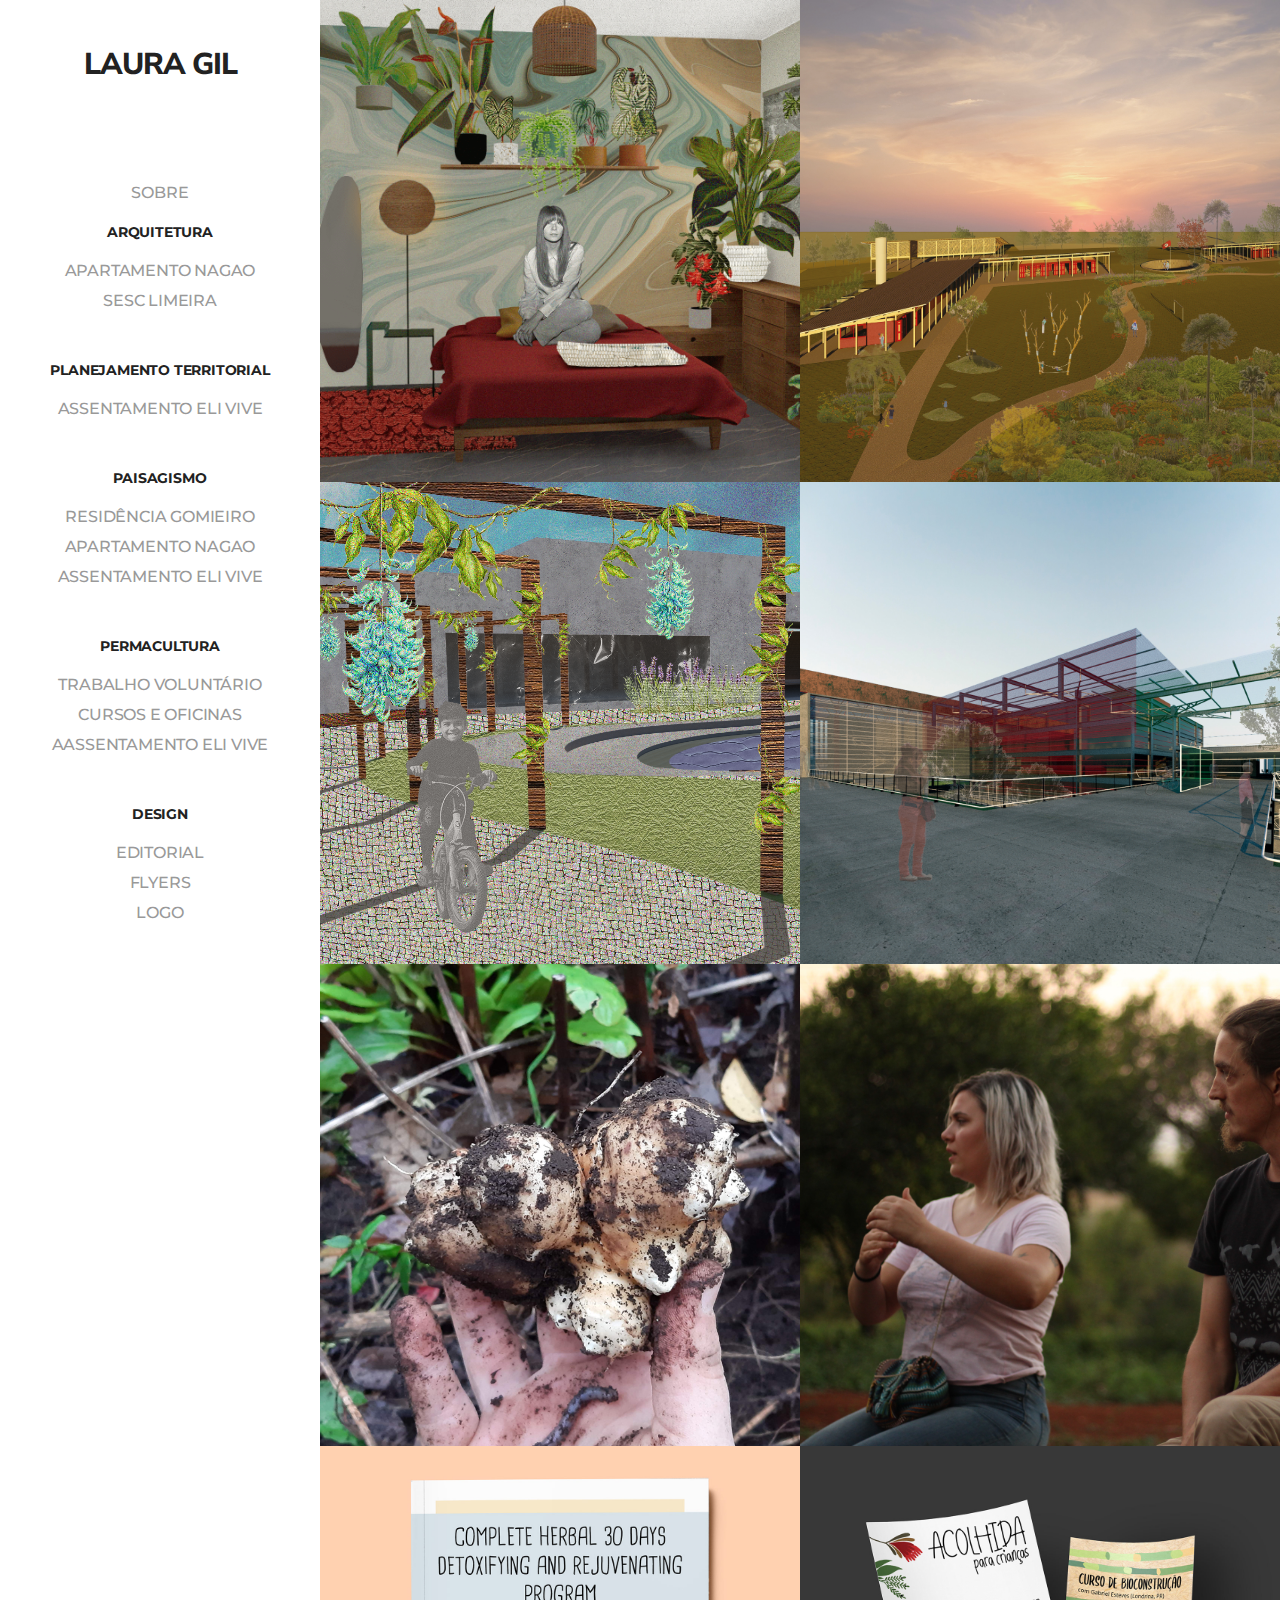
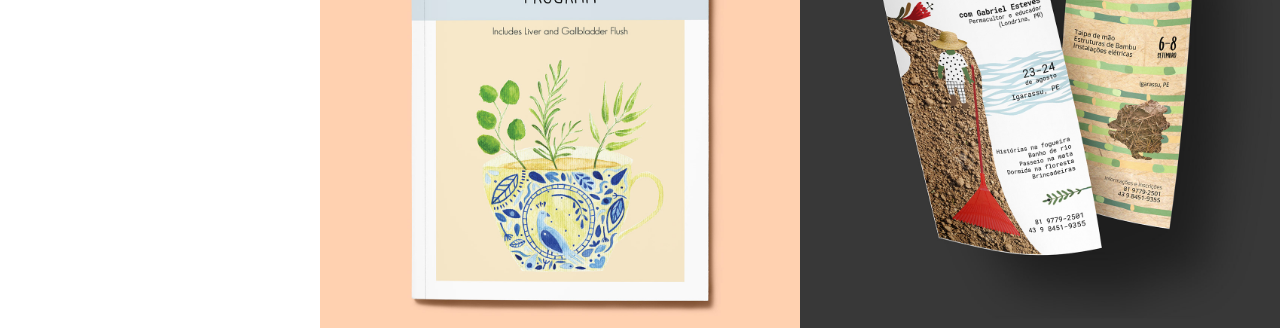
==== index.html @ e4189615 "retirando o 0 do header" ====
<!DOCTYPE html>
<html lang="pt-br">
<head>
    <meta charset="UTF-8">
    <meta name="viewport" content="width=device-width, initial-scale=1.0">
    <link rel="stylesheet" href="assets/css/main.css">
    <link rel="stylesheet" href="assets/css/menuLateral.css">
    <title>Laura Gil</title>
</head>
<body>
    <div class="side-content">
        <header>
            <a href="/portfolioLaura/">Laura Gil</a>
        </header>
        <nav>
            <ul>
                <li><a href='/portfolioLaura/sobre.html'> Sobre </a> </li>
                <div class="grupoLinks">
                    <li><a href='/portfolioLaura/arquitetura/index.html'> Arquitetura </a> </li>
                    <li><a href='/portfolioLaura/arquitetura/apartamento-nagao.html'> Apartamento Nagao </a> </li>
                    <li><a href='/portfolioLaura/arquitetura/sesc-limeira.html'> Sesc Limeira </a> </li>
                </div>
                <div class="grupoLinks">
                    <li><a href='/portfolioLaura/planejamento-territorial/index.html'> Planejamento Territorial </a> </li>
                    <li><a href='/portfolioLaura/planejamento-territorial/projeto-comunidades-sustentaveis.html'> Assentamento Eli Vive </a> </li>
                </div>
                <div class="grupoLinks">
                    <li><a href='/portfolioLaura/paisagismo/index.html'> Paisagismo </a> </li>
                    <li><a href='/portfolioLaura/paisagismo/residencial-gomeiro.html'> Residência Gomieiro </a> </li>
                    <li><a href='/portfolioLaura/arquitetura/apartamento-nagao.html'> Apartamento Nagao </a> </li>
                    <li><a href='/portfolioLaura/planejamento-territorial/projeto-comunidades-sustentaveis.html'> Assentamento Eli Vive </a> </li>
                </div>
                <div class="grupoLinks">
                    <li><a href='/portfolioLaura/permacultura/index.html'> Permacultura </a> </li>
                    <li><a href='/portfolioLaura/permacultura/trabalho-voluntario.html'> Trabalho voluntário </a> </li>
                    <li><a href='/portfolioLaura/permacultura/cursos-e-oficinas.html'> cursos e oficinas </a> </li>
                    <li><a href='/portfolioLaura/planejamento-territorial/projeto-comunidades-sustentaveis.html'> aassentamento eli vive </a> </li>
                </div>
                <div class="grupoLinks">
                    <li><a href='/portfolioLaura/design/index.html'> design </a> </li>
                    <li><a href='/portfolioLaura/design/editorial.html'> editorial </a> </li>
                    <li><a href='/portfolioLaura/design/flyers'> flyers </a> </li>
                    <li><a href='/portfolioLaura/design/logo'> logo </a> </li>
                </div>
            </ul>
        </nav>
    <!-- FIM DE SEÇÃO LATERAL -->
    </div>

    <main>
        <div class="project-covers">
            <a href="/portfolioLaura/arquitetura/apartamento-nagao.html" data-count="2020"data-content="Apartamento Nagao">
                <span>2020</span>
                <img class="project-cover" src="./assets/img/apnagao.png" alt="">
            </a>
            <a href="/portfolioLaura/planejamento-territorial/projeto-comunidades-sustentaveis.html" data-content="Assentamento Eli Vive">
                <span>2018</span>
                <img class="project-cover" src="./assets/img/assEliVive.jpg" alt="">
            </a>
            <a href="/portfolioLaura/paisagismo/residencial-gomeiro.html" data-content="Residência Gomieiro">
                <span>2017</span>
                <img class="project-cover" src="./assets/img/residenciaGomieiro.png" alt="">
            </a>
            <a href="/portfolioLaura/arquitetura/sesc-limeira.html" data-content="Sesc Limeira">
                <span>2017</span>
                <img class="project-cover" src="./assets/img/SescLimeira.jpg" alt="">
            </a>
            <a href="/portfolioLaura/permacultura/trabalho-voluntario.html" data-content="Trabalho Voluntário">
                <span>2019</span>
                <img class="project-cover" src="./assets/img/trabalhoVoluntario.png" alt="">
            </a>
            <a href="/portfolioLaura/permacultura/cursos-e-oficinas.html" data-content="Cursos e Oficinas">
                <span>2018</span>
                <img class="project-cover" src="./assets/img/cursosOficina.jpg" alt="">
            </a>
            <a href="/portfolioLaura/design/editorial.html" data-content="Editorial">
                <span>2019</span>
                <img class="project-cover" src="./assets/img/editorial.jpg" alt="">
            </a>
            <a href="/portfolioLaura/design/flyers.html'" data-content="Flyers">
                <span>2018</span>
                <img class="project-cover" src="./assets/img/flyers.jpg" alt="">
            </a>
        </div>
    </main>
    


</body>
</html>
---- assets/css/main.css ----
@import url('https://fonts.googleapis.com/css2?family=Montserrat:wght@400;500;600;700&family=Nunito+Sans:wght@400;600;700;800&display=swap');

/* GERAIS */
*, *:before, *:after {
    box-sizing: border-box;
    margin: 0;
    padding: 0;
}

/* TIPOGRAFIA */
html {
    -webkit-font-smoothing: antialiased;
    text-rendering: optimizelegibility;
}

a {
    text-decoration: none;
    background-color: transparent;   
}

.project-covers > a:before {
    color: #222222;
    font-family: 'Nunito Sans', sans-serif;
    font-size: 48px;
    letter-spacing: -1px;
    font-style: normal;
    font-weight: 600;
    line-height: 50px;
    margin: auto;
    text-align: center;
    text-transform: uppercase;
}

.project-covers > a > span {
    color: #7c7c7c;
    font-family: 'Montserrat', sans-serif;
    font-size: 20px;
    font-style: normal;
    font-weight: 400;
    line-height: 20px;
    text-align: center;
    text-transform: none;
}

/* Galeria Projetos */
main {
    /* container da seção principal */
    width: 75%;
    height: 100%;
}

.project-covers {
    /* container de todas as imgs */
    display: flex;
    flex-wrap: wrap;
    width: 100%;
}

.project-covers > a {
    /* tamanho do container da img */
    width: 50%;
    position: relative;
}

.project-covers > a > span {
    /* ano do projeto */
    position: absolute;
    top: calc(35%);
    opacity: 0;
    z-index: 1;
    width: 100%;
    margin: auto;
}

.project-covers > a:after, .project-covers > a:before {
    /* propriedades comum do overlay da imagem */
    position: absolute;
    opacity: 0;
    transition: all 0.2s;
    -webkit-transition: all 0.2s;
}

.project-covers > a:after {
    /* background no hover da foto */
    content: "";
    width: 90%; height:90%;
    top:calc(5%); left:calc(5%);
    background:rgba(255,255,255,0.9);
}

.project-covers > a:before {
    /* texto em cima da img */
    content: attr(data-content);
    width: 100%;
    padding-left: 10%;
    color: black;
    z-index: 1;
    top: 45%;
    padding: 0 10%;
    text-align: center;
}

.project-covers > a:hover:after, .project-covers > a:hover:before,
.project-covers > a:hover > span {
    opacity: 1;
}

.project-cover {
    width: calc(100% + 2px);
    margin-right: 0px;
    min-height: 100%;
    vertical-align: top;
}


/* RESPONSIVIDADE */

/* celular até tablet */
@media (max-width: 576px){
    body {
        flex-flow: column;
    }

    /* side */
    .side-content {
        width: 100%;
    }

    /* logo */
    .side-content > header {
        text-align: left;
        margin-left: 2rem;
    }

    .side-content > header > a {
        padding: 20px 0;
    }

    /* barra de navegação */
    nav {
        display: none;
    }

    /* seção galeria */
    main {
        width: 100%;
    }

    /* seção galeria */
    .project-covers {
        width: 100%;
    }

    /* container imgs */
    .project-covers > a {
        width: 100%;
    }

    /* img individual */
    .project-cover {
        width: 100%;
    }
}
---- assets/css/menuLateral.css ----
@import url('https://fonts.googleapis.com/css2?family=Montserrat:wght@400;500;600;700&family=Nunito+Sans:wght@400;600;700;800&display=swap');

/* GERAIS */
*, *:before, *:after {
    box-sizing: border-box;
    margin: 0;
    padding: 0;
}

body {
    display: flex;
}

.side-content {
    text-align: center;
}

.side-content > * {
    text-transform: uppercase;
}

header > a {
    font-family: 'Nunito Sans', sans-serif;
    font-size: 30px;
    font-style: normal;
    font-weight: 800;
    line-height: 30px;
    letter-spacing: -1px;
    color: rgb(34,34,34);
    transition: background 0.2s ease, color 0.2s ease;
}

ul > div > li > a, ul > li > a {
    font-family: 'Montserrat', sans-serif;
    color: rgb(153, 153, 153);
    font-size: 16px;
    font-style: normal;
    font-weight: 500;
    line-height: 20px;
    letter-spacing: -0.2px;
}

ul > div > li > a:hover , ul > li > a:hover {
    color: rgb(34,34,34);
}

.grupoLinks > li:first-child > a {
    color: rgb(34,34,34);
    font-size: 14px;
    font-style: normal;
    font-weight: 700;
    line-height: 14px;
}

ul > div > li:first-child > a:hover {
    color: rgb(153, 153, 153);
}

.active {
    color: #222222;
}

/* ESTILO */
ul li {
    list-style-type: none;
}

/* Aba Lateral */
.side-content {
    width: 25%;
    margin-right: 0%;
}

header > a {
    display: block;
    max-width: 100%;
    margin-left: auto;
    margin-right: auto;
    padding-top: 50px;
    padding-bottom: 50px;
}

nav {
    float: none;
    margin-left: auto;
    margin-right: auto;
    max-width: 100%;
    padding-bottom: 0px;
    padding-top: 53px;
    width: 100%;
}

nav > ul > li:first-child {
    padding-bottom: 20px;
    padding-top: 0px;
    text-align: center;
}

.grupoLinks {
    padding-bottom: 40px;
    padding-top: 0px;
    text-align: center;
}

.grupoLinks > li {
    padding-bottom: 10px;
}

.grupoLinks > li:first-child {
    padding-bottom: 20px;
}
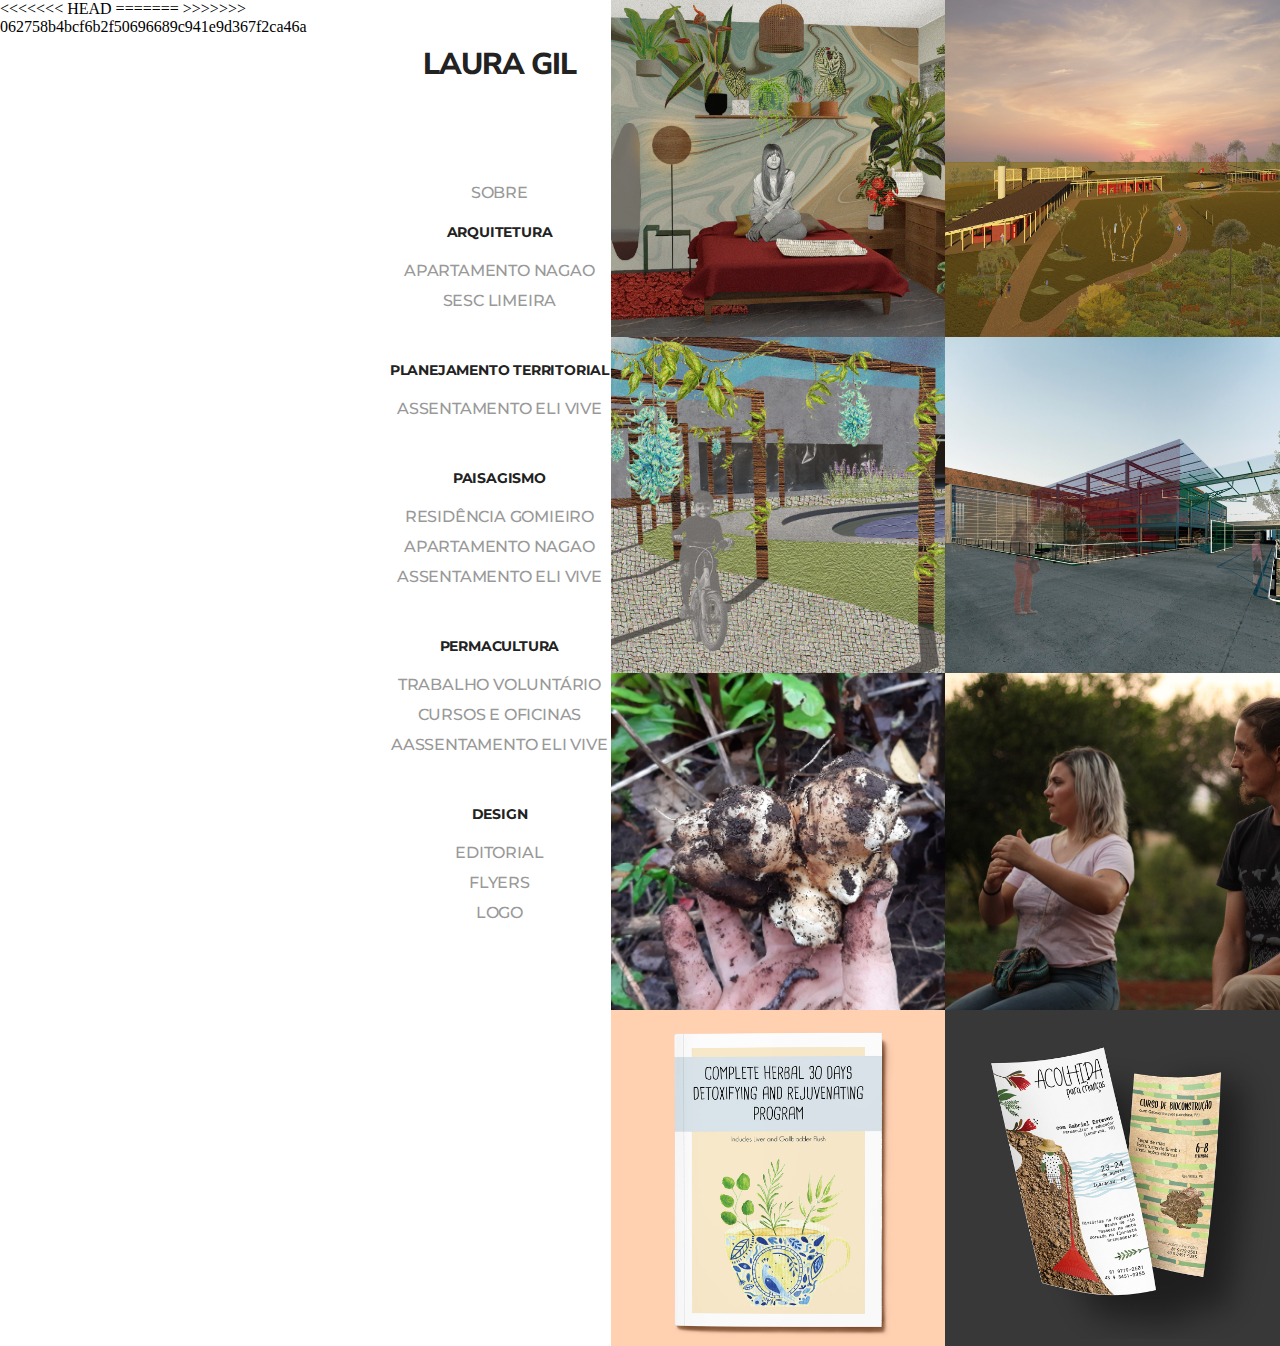
==== commit bd0d15d8: "Merge branch 'master' of https://github.com/gabriel-brunetti/portfolioLaura" ====
--- a/index.html
+++ b/index.html
@@ -1,90 +1,186 @@
 <!DOCTYPE html>
 <html lang="pt-br">
-<head>
-    <meta charset="UTF-8">
-    <meta name="viewport" content="width=device-width, initial-scale=1.0">
-    <link rel="stylesheet" href="assets/css/main.css">
-    <link rel="stylesheet" href="assets/css/menuLateral.css">
+  <head>
+    <meta charset="UTF-8" />
+    <meta name="viewport" content="width=device-width, initial-scale=1.0" />
+<<<<<<< HEAD
+    <meta name="image" property="og:image" content="[https://gabriel-brunetti.github.io/portfolioLaura/assets/img/meta.png]">
+=======
+    <meta name="image" property="og:image" content="https://gabriel-brunetti.github.io/portfolioLaura/assets/img/meta.png">
+>>>>>>> 062758b4bcf6b2f50696689c941e9d367f2ca46a
+    <link rel="stylesheet" href="assets/css/main.css" />
+    <link rel="stylesheet" href="assets/css/menuLateral.css" />
     <title>Laura Gil</title>
-</head>
-<body>
+  </head>
+  <body>
     <div class="side-content">
-        <header>
-            <a href="/portfolioLaura/">Laura Gil</a>
-        </header>
-        <nav>
-            <ul>
-                <li><a href='/portfolioLaura/sobre.html'> Sobre </a> </li>
-                <div class="grupoLinks">
-                    <li><a href='/portfolioLaura/arquitetura/index.html'> Arquitetura </a> </li>
-                    <li><a href='/portfolioLaura/arquitetura/apartamento-nagao.html'> Apartamento Nagao </a> </li>
-                    <li><a href='/portfolioLaura/arquitetura/sesc-limeira.html'> Sesc Limeira </a> </li>
-                </div>
-                <div class="grupoLinks">
-                    <li><a href='/portfolioLaura/planejamento-territorial/index.html'> Planejamento Territorial </a> </li>
-                    <li><a href='/portfolioLaura/planejamento-territorial/projeto-comunidades-sustentaveis.html'> Assentamento Eli Vive </a> </li>
-                </div>
-                <div class="grupoLinks">
-                    <li><a href='/portfolioLaura/paisagismo/index.html'> Paisagismo </a> </li>
-                    <li><a href='/portfolioLaura/paisagismo/residencial-gomeiro.html'> Residência Gomieiro </a> </li>
-                    <li><a href='/portfolioLaura/arquitetura/apartamento-nagao.html'> Apartamento Nagao </a> </li>
-                    <li><a href='/portfolioLaura/planejamento-territorial/projeto-comunidades-sustentaveis.html'> Assentamento Eli Vive </a> </li>
-                </div>
-                <div class="grupoLinks">
-                    <li><a href='/portfolioLaura/permacultura/index.html'> Permacultura </a> </li>
-                    <li><a href='/portfolioLaura/permacultura/trabalho-voluntario.html'> Trabalho voluntário </a> </li>
-                    <li><a href='/portfolioLaura/permacultura/cursos-e-oficinas.html'> cursos e oficinas </a> </li>
-                    <li><a href='/portfolioLaura/planejamento-territorial/projeto-comunidades-sustentaveis.html'> aassentamento eli vive </a> </li>
-                </div>
-                <div class="grupoLinks">
-                    <li><a href='/portfolioLaura/design/index.html'> design </a> </li>
-                    <li><a href='/portfolioLaura/design/editorial.html'> editorial </a> </li>
-                    <li><a href='/portfolioLaura/design/flyers'> flyers </a> </li>
-                    <li><a href='/portfolioLaura/design/logo'> logo </a> </li>
-                </div>
-            </ul>
-        </nav>
-    <!-- FIM DE SEÇÃO LATERAL -->
+      <header>
+        <a href="/portfolioLaura/">Laura Gil</a>
+      </header>
+      <nav>
+        <ul>
+          <li><a href="/portfolioLaura/sobre.html"> Sobre </a></li>
+          <div class="grupoLinks">
+            <li>
+              <a href="/portfolioLaura/arquitetura/index.html"> Arquitetura </a>
+            </li>
+            <li>
+              <a href="/portfolioLaura/arquitetura/apartamento-nagao.html">
+                Apartamento Nagao
+              </a>
+            </li>
+            <li>
+              <a href="/portfolioLaura/arquitetura/sesc-limeira.html">
+                Sesc Limeira
+              </a>
+            </li>
+          </div>
+          <div class="grupoLinks">
+            <li>
+              <a href="/portfolioLaura/planejamento-territorial/index.html">
+                Planejamento Territorial
+              </a>
+            </li>
+            <li>
+              <a
+                href="/portfolioLaura/planejamento-territorial/projeto-comunidades-sustentaveis.html"
+              >
+                Assentamento Eli Vive
+              </a>
+            </li>
+          </div>
+          <div class="grupoLinks">
+            <li>
+              <a href="/portfolioLaura/paisagismo/index.html"> Paisagismo </a>
+            </li>
+            <li>
+              <a href="/portfolioLaura/paisagismo/residencial-gomeiro.html">
+                Residência Gomieiro
+              </a>
+            </li>
+            <li>
+              <a href="/portfolioLaura/arquitetura/apartamento-nagao.html">
+                Apartamento Nagao
+              </a>
+            </li>
+            <li>
+              <a
+                href="/portfolioLaura/planejamento-territorial/projeto-comunidades-sustentaveis.html"
+              >
+                Assentamento Eli Vive
+              </a>
+            </li>
+          </div>
+          <div class="grupoLinks">
+            <li>
+              <a href="/portfolioLaura/permacultura/index.html">
+                Permacultura
+              </a>
+            </li>
+            <li>
+              <a href="/portfolioLaura/permacultura/trabalho-voluntario.html">
+                Trabalho voluntário
+              </a>
+            </li>
+            <li>
+              <a href="/portfolioLaura/permacultura/cursos-e-oficinas.html">
+                cursos e oficinas
+              </a>
+            </li>
+            <li>
+              <a
+                href="/portfolioLaura/planejamento-territorial/projeto-comunidades-sustentaveis.html"
+              >
+                aassentamento eli vive
+              </a>
+            </li>
+          </div>
+          <div class="grupoLinks">
+            <li><a href="/portfolioLaura/design/index.html"> design </a></li>
+            <li>
+              <a href="/portfolioLaura/design/editorial.html"> editorial </a>
+            </li>
+            <li><a href="/portfolioLaura/design/flyers"> flyers </a></li>
+            <li><a href="/portfolioLaura/design/logo"> logo </a></li>
+          </div>
+        </ul>
+      </nav>
+      <!-- FIM DE SEÇÃO LATERAL -->
     </div>
 
     <main>
-        <div class="project-covers">
-            <a href="/portfolioLaura/arquitetura/apartamento-nagao.html" data-count="2020"data-content="Apartamento Nagao">
-                <span>2020</span>
-                <img class="project-cover" src="./assets/img/apnagao.png" alt="">
-            </a>
-            <a href="/portfolioLaura/planejamento-territorial/projeto-comunidades-sustentaveis.html" data-content="Assentamento Eli Vive">
-                <span>2018</span>
-                <img class="project-cover" src="./assets/img/assEliVive.jpg" alt="">
-            </a>
-            <a href="/portfolioLaura/paisagismo/residencial-gomeiro.html" data-content="Residência Gomieiro">
-                <span>2017</span>
-                <img class="project-cover" src="./assets/img/residenciaGomieiro.png" alt="">
-            </a>
-            <a href="/portfolioLaura/arquitetura/sesc-limeira.html" data-content="Sesc Limeira">
-                <span>2017</span>
-                <img class="project-cover" src="./assets/img/SescLimeira.jpg" alt="">
-            </a>
-            <a href="/portfolioLaura/permacultura/trabalho-voluntario.html" data-content="Trabalho Voluntário">
-                <span>2019</span>
-                <img class="project-cover" src="./assets/img/trabalhoVoluntario.png" alt="">
-            </a>
-            <a href="/portfolioLaura/permacultura/cursos-e-oficinas.html" data-content="Cursos e Oficinas">
-                <span>2018</span>
-                <img class="project-cover" src="./assets/img/cursosOficina.jpg" alt="">
-            </a>
-            <a href="/portfolioLaura/design/editorial.html" data-content="Editorial">
-                <span>2019</span>
-                <img class="project-cover" src="./assets/img/editorial.jpg" alt="">
-            </a>
-            <a href="/portfolioLaura/design/flyers.html'" data-content="Flyers">
-                <span>2018</span>
-                <img class="project-cover" src="./assets/img/flyers.jpg" alt="">
-            </a>
-        </div>
+      <div class="project-covers">
+        <a
+          href="/portfolioLaura/arquitetura/apartamento-nagao.html"
+          data-count="2020"
+          data-content="Apartamento Nagao"
+        >
+          <span>2020</span>
+          <img class="project-cover" src="./assets/img/apnagao.png" alt="" />
+        </a>
+        <a
+          href="/portfolioLaura/planejamento-territorial/projeto-comunidades-sustentaveis.html"
+          data-content="Assentamento Eli Vive"
+        >
+          <span>2018</span>
+          <img class="project-cover" src="./assets/img/assEliVive.jpg" alt="" />
+        </a>
+        <a
+          href="/portfolioLaura/paisagismo/residencial-gomeiro.html"
+          data-content="Residência Gomieiro"
+        >
+          <span>2017</span>
+          <img
+            class="project-cover"
+            src="./assets/img/residenciaGomieiro.png"
+            alt=""
+          />
+        </a>
+        <a
+          href="/portfolioLaura/arquitetura/sesc-limeira.html"
+          data-content="Sesc Limeira"
+        >
+          <span>2017</span>
+          <img
+            class="project-cover"
+            src="./assets/img/SescLimeira.jpg"
+            alt=""
+          />
+        </a>
+        <a
+          href="/portfolioLaura/permacultura/trabalho-voluntario.html"
+          data-content="Trabalho Voluntário"
+        >
+          <span>2019</span>
+          <img
+            class="project-cover"
+            src="./assets/img/trabalhoVoluntario.png"
+            alt=""
+          />
+        </a>
+        <a
+          href="/portfolioLaura/permacultura/cursos-e-oficinas.html"
+          data-content="Cursos e Oficinas"
+        >
+          <span>2018</span>
+          <img
+            class="project-cover"
+            src="./assets/img/cursosOficina.jpg"
+            alt=""
+          />
+        </a>
+        <a
+          href="/portfolioLaura/design/editorial.html"
+          data-content="Editorial"
+        >
+          <span>2019</span>
+          <img class="project-cover" src="./assets/img/editorial.jpg" alt="" />
+        </a>
+        <a href="/portfolioLaura/design/flyers.html'" data-content="Flyers">
+          <span>2018</span>
+          <img class="project-cover" src="./assets/img/flyers.jpg" alt="" />
+        </a>
+      </div>
     </main>
-    
-
-
-</body>
-</html>+  </body>
+</html>
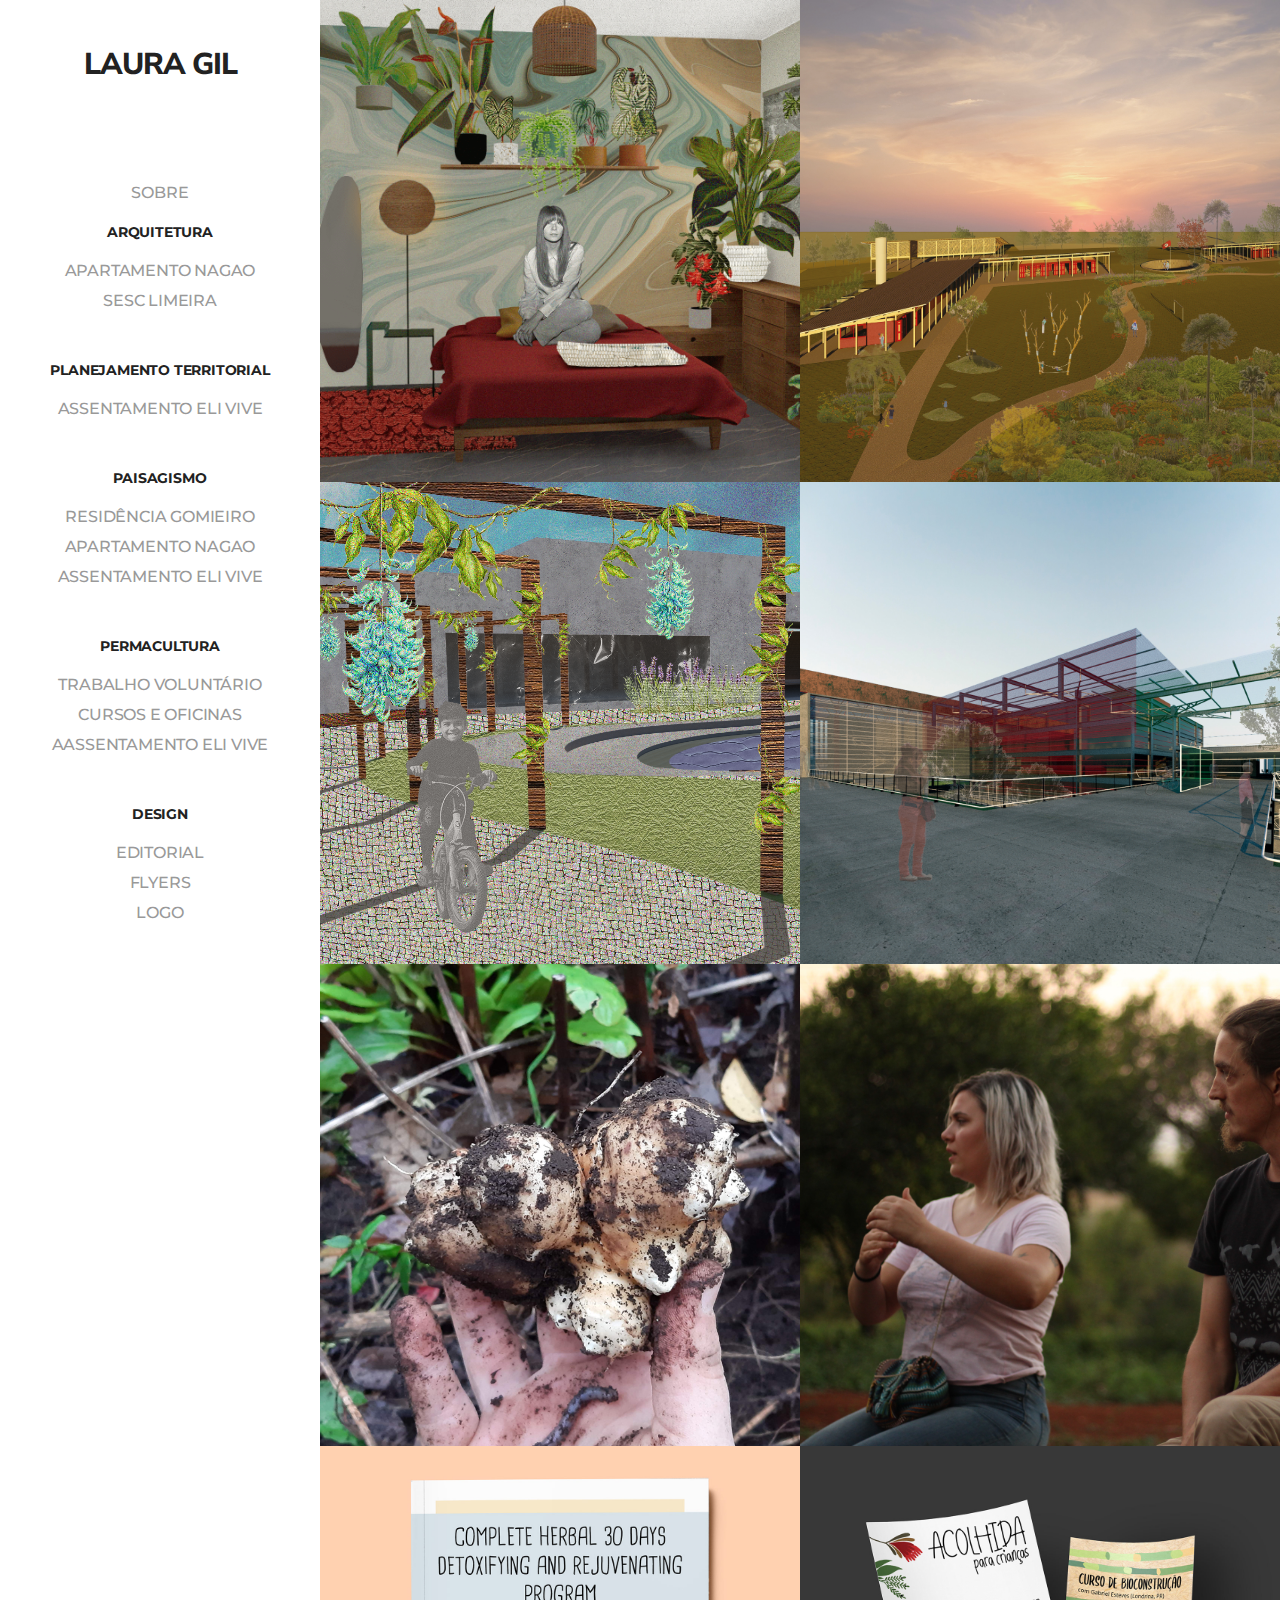
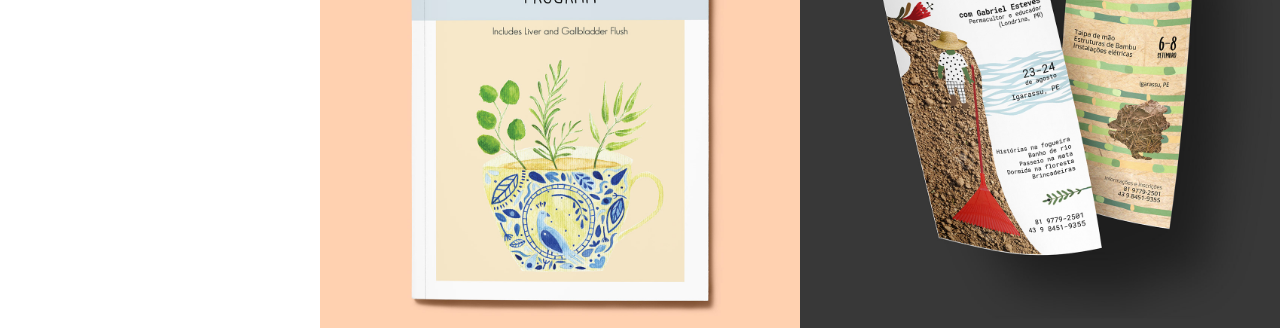
==== commit fa85a82a: "index.html og:image changes" ====
--- a/index.html
+++ b/index.html
@@ -3,11 +3,7 @@
   <head>
     <meta charset="UTF-8" />
     <meta name="viewport" content="width=device-width, initial-scale=1.0" />
-<<<<<<< HEAD
-    <meta name="image" property="og:image" content="[https://gabriel-brunetti.github.io/portfolioLaura/assets/img/meta.png]">
-=======
     <meta name="image" property="og:image" content="https://gabriel-brunetti.github.io/portfolioLaura/assets/img/meta.png">
->>>>>>> 062758b4bcf6b2f50696689c941e9d367f2ca46a
     <link rel="stylesheet" href="assets/css/main.css" />
     <link rel="stylesheet" href="assets/css/menuLateral.css" />
     <title>Laura Gil</title>
